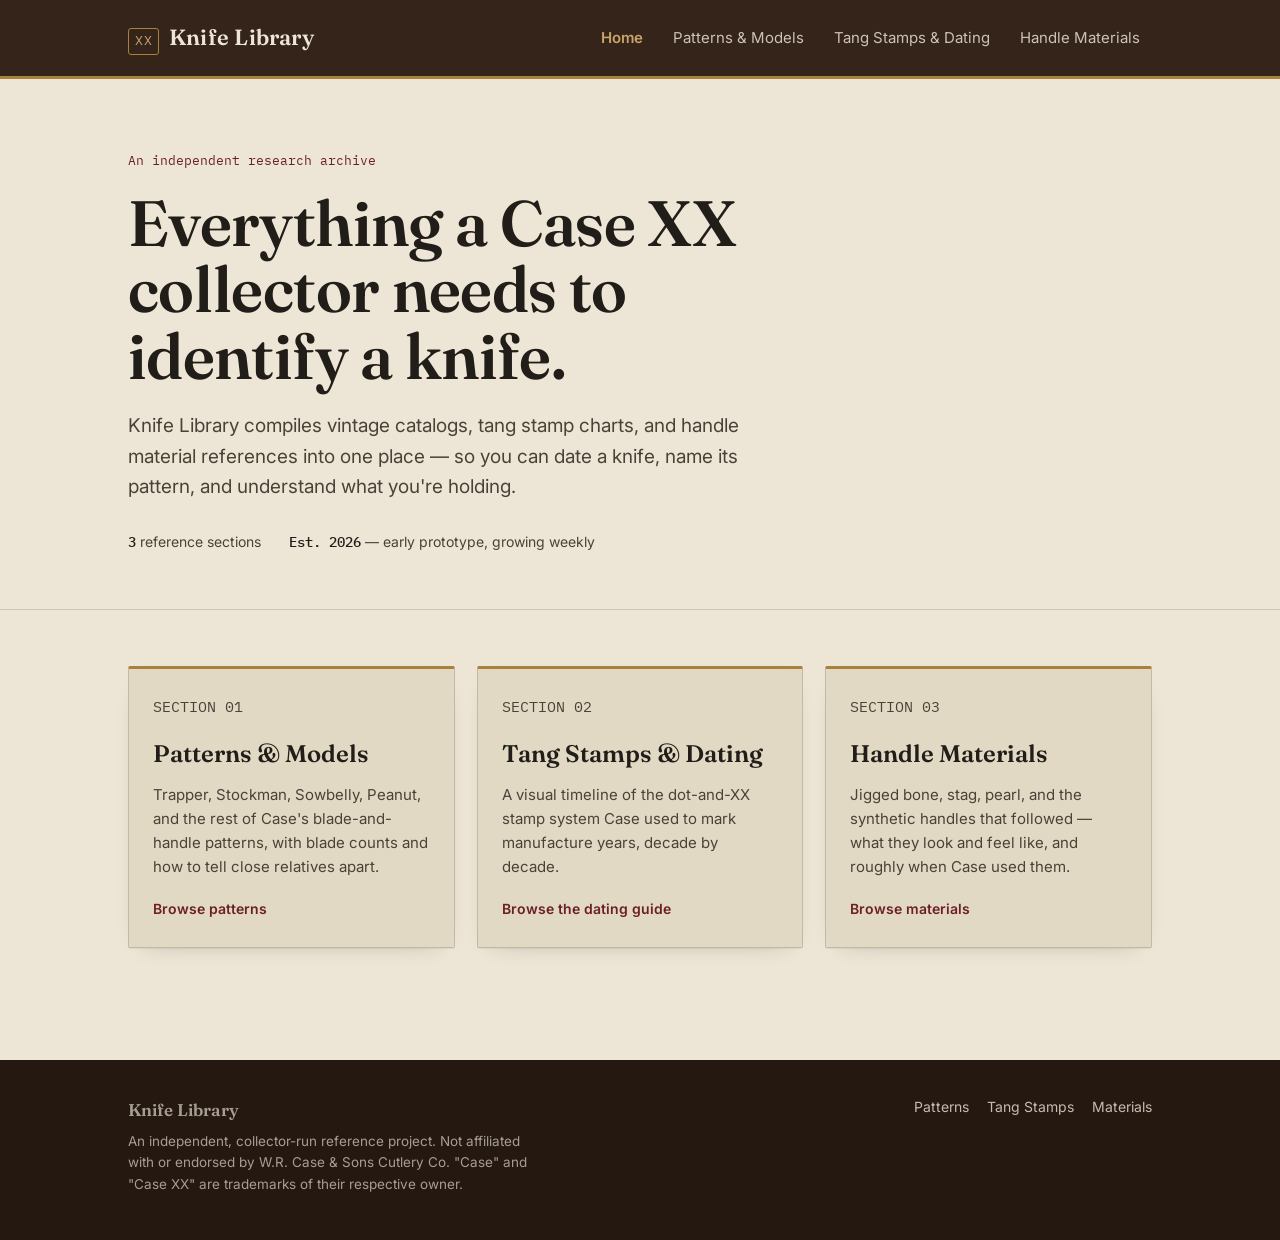
==== index.html @ 0e7e9358 "Add files via upload" ====
<!doctype html>
<html lang="en">
<head>
  <meta charset="utf-8" />
  <meta name="viewport" content="width=device-width, initial-scale=1" />
  <title>Knife Library — A research archive for Case XX collectors</title>
  <meta name="description" content="An independent reference archive for Case XX pocketknife collectors: patterns and models, tang stamp dating, and handle materials." />
  <link rel="preconnect" href="https://fonts.googleapis.com">
  <link rel="preconnect" href="https://fonts.gstatic.com" crossorigin>
  <link href="https://fonts.googleapis.com/css2?family=Fraunces:opsz,wght@9..144,500;9..144,600;9..144,700&family=Inter:wght@400;500;600&family=IBM+Plex+Mono:wght@400;500&display=swap" rel="stylesheet">
  <link rel="stylesheet" href="styles.css" />
</head>
<body>

  <header class="site-header">
    <div class="wrap">
      <a class="brand" href="/">
        <span class="brand-mark">XX</span>
        <span class="brand-name">Knife Library</span>
      </a>
      <nav class="main-nav">
        <a href="/" aria-current="page">Home</a>
        <a href="/patterns.html">Patterns &amp; Models</a>
        <a href="/tang-stamps.html">Tang Stamps &amp; Dating</a>
        <a href="/materials.html">Handle Materials</a>
      </nav>
    </div>
  </header>

  <section class="hero">
    <div class="wrap">
      <p class="hero-eyebrow">An independent research archive</p>
      <h1>Everything a Case XX collector needs to identify a knife.</h1>
      <p class="lede">Knife Library compiles vintage catalogs, tang stamp charts, and handle material references into one place — so you can date a knife, name its pattern, and understand what you're holding.</p>
      <div class="hero-meta">
        <span><strong>3</strong> reference sections</span>
        <span><strong>Est. 2026</strong> — early prototype, growing weekly</span>
      </div>
    </div>
  </section>

  <section class="drawers-section">
    <div class="wrap drawers">
      <a class="drawer" href="/patterns.html">
        <p class="drawer-label">SECTION 01</p>
        <h2>Patterns &amp; Models</h2>
        <p>Trapper, Stockman, Sowbelly, Peanut, and the rest of Case's blade-and-handle patterns, with blade counts and how to tell close relatives apart.</p>
        <span class="drawer-cta">Browse patterns</span>
      </a>
      <a class="drawer" href="/tang-stamps.html">
        <p class="drawer-label">SECTION 02</p>
        <h2>Tang Stamps &amp; Dating</h2>
        <p>A visual timeline of the dot-and-XX stamp system Case used to mark manufacture years, decade by decade.</p>
        <span class="drawer-cta">Browse the dating guide</span>
      </a>
      <a class="drawer" href="/materials.html">
        <p class="drawer-label">SECTION 03</p>
        <h2>Handle Materials</h2>
        <p>Jigged bone, stag, pearl, and the synthetic handles that followed — what they look and feel like, and roughly when Case used them.</p>
        <span class="drawer-cta">Browse materials</span>
      </a>
    </div>
  </section>

  <footer class="site-footer">
    <div class="wrap">
      <div>
        <p class="foot-brand">Knife Library</p>
        <p>An independent, collector-run reference project. Not affiliated with or endorsed by W.R. Case &amp; Sons Cutlery Co. "Case" and "Case XX" are trademarks of their respective owner.</p>
      </div>
      <nav>
        <a href="/patterns.html">Patterns</a>
        <a href="/tang-stamps.html">Tang Stamps</a>
        <a href="/materials.html">Materials</a>
      </nav>
    </div>
  </footer>

</body>
</html>
---- styles.css ----
/* ============================================================
   Knife Library — shared stylesheet
   A card-catalog / archive aesthetic for Case XX collectors.
   ============================================================ */

:root {
  --paper: #EDE6D6;
  --paper-dim: #E2D9C4;
  --ink: #211D18;
  --ink-soft: #4A4237;
  --oxblood: #6B1F26;
  --oxblood-dark: #551419;
  --brass: #A8813C;
  --brass-light: #C9A46A;
  --walnut: #35241A;
  --walnut-dark: #241811;
  --olive: #5C6047;
  --line: rgba(33, 29, 24, 0.16);
  --line-strong: rgba(33, 29, 24, 0.35);
  --shadow-card: 0 1px 0 rgba(33,29,24,0.06), 0 8px 24px -18px rgba(33,29,24,0.4);

  --font-display: 'Fraunces', Georgia, serif;
  --font-body: 'Inter', -apple-system, BlinkMacSystemFont, 'Segoe UI', sans-serif;
  --font-mono: 'IBM Plex Mono', 'SFMono-Regular', Consolas, monospace;
}

@media (prefers-color-scheme: dark) {
  :root:not([data-theme="light"]) {
    --paper: #1B1712;
    --paper-dim: #221C15;
    --ink: #EFE7D8;
    --ink-soft: #C8BCA6;
    --oxblood: #C24C4F;
    --oxblood-dark: #9C3A3D;
    --brass: #D2A85E;
    --brass-light: #E4C787;
    --walnut: #120C08;
    --walnut-dark: #0A0705;
    --olive: #8B9270;
    --line: rgba(239, 231, 216, 0.14);
    --line-strong: rgba(239, 231, 216, 0.3);
    --shadow-card: 0 1px 0 rgba(0,0,0,0.4), 0 8px 24px -18px rgba(0,0,0,0.7);
  }
}

:root[data-theme="dark"] {
  --paper: #1B1712;
  --paper-dim: #221C15;
  --ink: #EFE7D8;
  --ink-soft: #C8BCA6;
  --oxblood: #C24C4F;
  --oxblood-dark: #9C3A3D;
  --brass: #D2A85E;
  --brass-light: #E4C787;
  --walnut: #120C08;
  --walnut-dark: #0A0705;
  --olive: #8B9270;
  --line: rgba(239, 231, 216, 0.14);
  --line-strong: rgba(239, 231, 216, 0.3);
  --shadow-card: 0 1px 0 rgba(0,0,0,0.4), 0 8px 24px -18px rgba(0,0,0,0.7);
}

* { box-sizing: border-box; }

html { -webkit-text-size-adjust: 100%; }

body {
  margin: 0;
  background: var(--paper);
  color: var(--ink);
  font-family: var(--font-body);
  font-size: 17px;
  line-height: 1.6;
  -webkit-font-smoothing: antialiased;
}

img { max-width: 100%; display: block; }

a { color: inherit; }

.wrap {
  max-width: 1080px;
  margin: 0 auto;
  padding: 0 28px;
}

/* ---------- Header ---------- */

.site-header {
  background: var(--walnut);
  color: var(--paper);
  border-bottom: 3px solid var(--brass);
}

.site-header .wrap {
  display: flex;
  align-items: center;
  justify-content: space-between;
  padding-top: 18px;
  padding-bottom: 18px;
  gap: 24px;
  flex-wrap: wrap;
}

.brand {
  display: flex;
  align-items: baseline;
  gap: 10px;
  text-decoration: none;
  color: var(--paper);
}

.brand-mark {
  font-family: var(--font-mono);
  font-size: 13px;
  letter-spacing: 0.04em;
  color: var(--brass-light);
  border: 1px solid var(--brass);
  border-radius: 3px;
  padding: 2px 6px;
}

.brand-name {
  font-family: var(--font-display);
  font-size: 22px;
  font-weight: 600;
  letter-spacing: 0.01em;
}

.main-nav {
  display: flex;
  gap: 6px;
  flex-wrap: wrap;
}

.main-nav a {
  text-decoration: none;
  color: var(--paper);
  font-size: 15px;
  padding: 8px 12px;
  border-radius: 3px;
  opacity: 0.82;
  transition: opacity 0.15s ease, background 0.15s ease;
}

.main-nav a:hover,
.main-nav a:focus-visible {
  opacity: 1;
  background: rgba(201, 164, 106, 0.16);
}

.main-nav a[aria-current="page"] {
  opacity: 1;
  color: var(--brass-light);
  font-weight: 600;
}

/* ---------- Hero ---------- */

.hero {
  padding: 72px 0 56px;
  border-bottom: 1px solid var(--line);
}

.hero-eyebrow {
  font-family: var(--font-mono);
  font-size: 13px;
  color: var(--oxblood);
  margin: 0 0 18px;
}

.hero h1 {
  font-family: var(--font-display);
  font-size: clamp(38px, 5.5vw, 64px);
  line-height: 1.04;
  font-weight: 600;
  margin: 0 0 22px;
  max-width: 15ch;
  letter-spacing: -0.01em;
}

.hero p.lede {
  font-size: 19px;
  color: var(--ink-soft);
  max-width: 56ch;
  margin: 0 0 0;
}

.hero-meta {
  margin-top: 28px;
  display: flex;
  gap: 28px;
  flex-wrap: wrap;
  font-size: 14px;
  color: var(--ink-soft);
}

.hero-meta strong {
  color: var(--ink);
  font-family: var(--font-mono);
  font-weight: 500;
}

/* ---------- Drawers (home page section cards) ---------- */

.drawers-section {
  padding: 56px 0 72px;
}

.drawers {
  display: grid;
  grid-template-columns: repeat(3, 1fr);
  gap: 22px;
}

@media (max-width: 820px) {
  .drawers { grid-template-columns: 1fr; }
}

.drawer {
  position: relative;
  background: var(--paper-dim);
  border: 1px solid var(--line);
  border-top: 3px solid var(--brass);
  border-radius: 2px;
  padding: 26px 24px 24px;
  text-decoration: none;
  color: var(--ink);
  box-shadow: var(--shadow-card);
  transition: transform 0.15s ease, box-shadow 0.15s ease;
}

.drawer:hover,
.drawer:focus-visible {
  transform: translateY(-3px);
  box-shadow: 0 1px 0 rgba(33,29,24,0.08), 0 16px 30px -18px rgba(33,29,24,0.5);
}

.drawer-label {
  font-family: var(--font-mono);
  font-size: 12px;
  color: var(--oxblood);
  margin: 0 0 12px;
}

.drawer h2 {
  font-family: var(--font-display);
  font-size: 24px;
  font-weight: 600;
  margin: 0 0 10px;
}

.drawer p {
  font-size: 15px;
  color: var(--ink-soft);
  margin: 0 0 16px;
}

.drawer-cta {
  font-size: 14px;
  font-weight: 600;
  color: var(--oxblood);
}

/* ---------- Section headers on interior pages ---------- */

.page-head {
  padding: 52px 0 36px;
  border-bottom: 1px solid var(--line);
}

.page-head .hero-eyebrow { margin-bottom: 14px; }

.page-head h1 {
  font-family: var(--font-display);
  font-size: clamp(32px, 4.5vw, 46px);
  font-weight: 600;
  margin: 0 0 16px;
  letter-spacing: -0.01em;
}

.page-head p.lede {
  font-size: 17px;
  color: var(--ink-soft);
  max-width: 62ch;
  margin: 0;
}

/* ---------- Generic content sections ---------- */

.section {
  padding: 48px 0;
  border-bottom: 1px solid var(--line);
}

.section:last-of-type { border-bottom: none; }

.section-head {
  display: flex;
  align-items: baseline;
  justify-content: space-between;
  gap: 16px;
  margin-bottom: 28px;
  flex-wrap: wrap;
}

.section-head h2 {
  font-family: var(--font-display);
  font-size: 28px;
  font-weight: 600;
  margin: 0;
}

.section-note {
  font-size: 14px;
  color: var(--ink-soft);
  font-family: var(--font-mono);
}

/* ---------- Pattern cards ---------- */

.pattern-grid {
  display: grid;
  grid-template-columns: repeat(auto-fill, minmax(260px, 1fr));
  gap: 20px;
}

.pattern-card {
  border: 1px solid var(--line);
  background: var(--paper-dim);
  border-radius: 2px;
  padding: 20px;
}

.pattern-card .blade-count {
  font-family: var(--font-mono);
  font-size: 12px;
  color: var(--brass);
  background: rgba(168, 129, 60, 0.12);
  border: 1px solid rgba(168, 129, 60, 0.35);
  display: inline-block;
  padding: 2px 8px;
  border-radius: 2px;
  margin-bottom: 12px;
}

.pattern-card h3 {
  font-family: var(--font-display);
  font-size: 20px;
  margin: 0 0 8px;
  font-weight: 600;
}

.pattern-card p {
  font-size: 14.5px;
  color: var(--ink-soft);
  margin: 0 0 10px;
}

.pattern-card .also-known {
  font-size: 13px;
  color: var(--ink-soft);
  border-top: 1px dashed var(--line-strong);
  padding-top: 10px;
  margin-top: 10px;
}

.pattern-card .also-known strong { color: var(--ink); font-weight: 600; }

/* ---------- Tang stamp timeline ---------- */

.stamp-timeline {
  display: flex;
  flex-direction: column;
  gap: 0;
}

.stamp-row {
  display: grid;
  grid-template-columns: 160px 1fr;
  gap: 24px;
  padding: 22px 0;
  border-top: 1px solid var(--line);
  align-items: start;
}

.stamp-row:first-child { border-top: none; }

@media (max-width: 640px) {
  .stamp-row { grid-template-columns: 1fr; gap: 10px; }
}

.stamp-years {
  font-family: var(--font-mono);
  font-size: 15px;
  color: var(--oxblood);
  font-weight: 500;
  padding-top: 2px;
}

.stamp-mark {
  display: inline-flex;
  align-items: center;
  justify-content: center;
  font-family: var(--font-mono);
  font-size: 13px;
  letter-spacing: 0.04em;
  background: var(--walnut);
  color: var(--brass-light);
  border-radius: 3px;
  padding: 6px 10px;
  margin-bottom: 10px;
}

.stamp-detail h3 {
  font-family: var(--font-display);
  font-size: 19px;
  margin: 0 0 6px;
  font-weight: 600;
}

.stamp-detail p {
  font-size: 15px;
  color: var(--ink-soft);
  margin: 0;
  max-width: 62ch;
}

.stamp-note {
  margin-top: 40px;
  background: rgba(168, 129, 60, 0.1);
  border: 1px solid rgba(168, 129, 60, 0.3);
  border-radius: 2px;
  padding: 18px 20px;
  font-size: 14.5px;
  color: var(--ink-soft);
}

.stamp-note strong { color: var(--ink); }

/* ---------- Materials swatches ---------- */

.material-grid {
  display: grid;
  grid-template-columns: repeat(auto-fill, minmax(240px, 1fr));
  gap: 20px;
}

.material-card {
  border: 1px solid var(--line);
  border-radius: 2px;
  overflow: hidden;
  background: var(--paper-dim);
}

.material-swatch {
  height: 84px;
  border-bottom: 1px solid var(--line);
}

.material-body { padding: 16px 18px 18px; }

.material-body h3 {
  font-family: var(--font-display);
  font-size: 18px;
  margin: 0 0 6px;
  font-weight: 600;
}

.material-body p {
  font-size: 14px;
  color: var(--ink-soft);
  margin: 0;
}

.material-era {
  font-family: var(--font-mono);
  font-size: 11.5px;
  color: var(--ink-soft);
  margin-top: 10px;
}

/* ---------- Footer ---------- */

.site-footer {
  background: var(--walnut-dark);
  color: var(--paper);
  margin-top: 40px;
}

.site-footer .wrap {
  padding: 36px 28px 44px;
  display: flex;
  justify-content: space-between;
  gap: 24px;
  flex-wrap: wrap;
}

.site-footer .foot-brand {
  font-family: var(--font-display);
  font-size: 17px;
  font-weight: 600;
  margin: 0 0 8px;
}

.site-footer p {
  font-size: 13.5px;
  color: rgba(237, 230, 214, 0.65);
  max-width: 46ch;
  margin: 0;
}

.site-footer nav {
  display: flex;
  gap: 18px;
  flex-wrap: wrap;
  align-self: start;
}

.site-footer nav a {
  color: rgba(237, 230, 214, 0.8);
  text-decoration: none;
  font-size: 14px;
}

.site-footer nav a:hover { color: var(--brass-light); }

/* ---------- Focus visibility ---------- */

a:focus-visible,
button:focus-visible {
  outline: 2px solid var(--brass);
  outline-offset: 2px;
}

@media (prefers-reduced-motion: reduce) {
  * { transition: none !important; animation: none !important; }
}
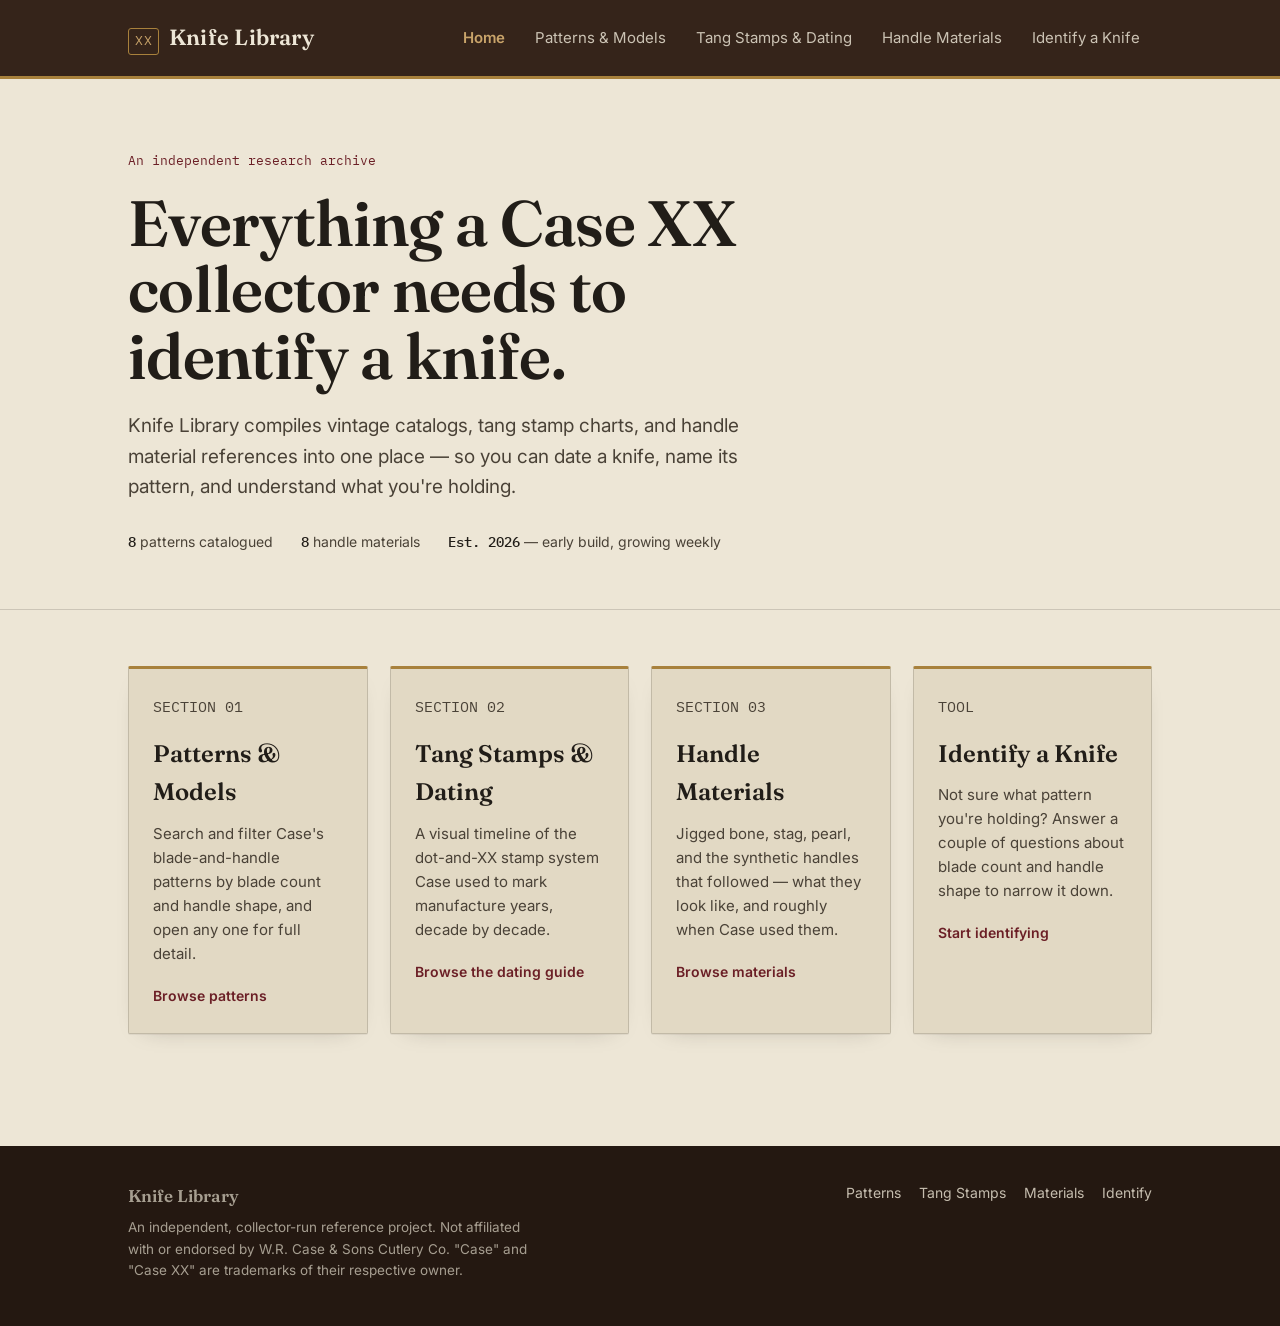
==== commit a83cff74: "Add files via upload" ====
--- a/index.html
+++ b/index.html
@@ -8,7 +8,7 @@
   <link rel="preconnect" href="https://fonts.googleapis.com">
   <link rel="preconnect" href="https://fonts.gstatic.com" crossorigin>
   <link href="https://fonts.googleapis.com/css2?family=Fraunces:opsz,wght@9..144,500;9..144,600;9..144,700&family=Inter:wght@400;500;600&family=IBM+Plex+Mono:wght@400;500&display=swap" rel="stylesheet">
-  <link rel="stylesheet" href="styles.css" />
+  <link rel="stylesheet" href="/styles.css" />
 </head>
 <body>
 
@@ -23,6 +23,7 @@
         <a href="/patterns.html">Patterns &amp; Models</a>
         <a href="/tang-stamps.html">Tang Stamps &amp; Dating</a>
         <a href="/materials.html">Handle Materials</a>
+        <a href="/identify.html">Identify a Knife</a>
       </nav>
     </div>
   </header>
@@ -33,8 +34,9 @@
       <h1>Everything a Case XX collector needs to identify a knife.</h1>
       <p class="lede">Knife Library compiles vintage catalogs, tang stamp charts, and handle material references into one place — so you can date a knife, name its pattern, and understand what you're holding.</p>
       <div class="hero-meta">
-        <span><strong>3</strong> reference sections</span>
-        <span><strong>Est. 2026</strong> — early prototype, growing weekly</span>
+        <span><strong>8</strong> patterns catalogued</span>
+        <span><strong>8</strong> handle materials</span>
+        <span><strong>Est. 2026</strong> — early build, growing weekly</span>
       </div>
     </div>
   </section>
@@ -44,7 +46,7 @@
       <a class="drawer" href="/patterns.html">
         <p class="drawer-label">SECTION 01</p>
         <h2>Patterns &amp; Models</h2>
-        <p>Trapper, Stockman, Sowbelly, Peanut, and the rest of Case's blade-and-handle patterns, with blade counts and how to tell close relatives apart.</p>
+        <p>Search and filter Case's blade-and-handle patterns by blade count and handle shape, and open any one for full detail.</p>
         <span class="drawer-cta">Browse patterns</span>
       </a>
       <a class="drawer" href="/tang-stamps.html">
@@ -56,8 +58,14 @@
       <a class="drawer" href="/materials.html">
         <p class="drawer-label">SECTION 03</p>
         <h2>Handle Materials</h2>
-        <p>Jigged bone, stag, pearl, and the synthetic handles that followed — what they look and feel like, and roughly when Case used them.</p>
+        <p>Jigged bone, stag, pearl, and the synthetic handles that followed — what they look like, and roughly when Case used them.</p>
         <span class="drawer-cta">Browse materials</span>
+      </a>
+      <a class="drawer" href="/identify.html">
+        <p class="drawer-label">TOOL</p>
+        <h2>Identify a Knife</h2>
+        <p>Not sure what pattern you're holding? Answer a couple of questions about blade count and handle shape to narrow it down.</p>
+        <span class="drawer-cta">Start identifying</span>
       </a>
     </div>
   </section>
@@ -72,6 +80,7 @@
         <a href="/patterns.html">Patterns</a>
         <a href="/tang-stamps.html">Tang Stamps</a>
         <a href="/materials.html">Materials</a>
+        <a href="/identify.html">Identify</a>
       </nav>
     </div>
   </footer>
--- a/styles.css
+++ b/styles.css
@@ -1,5 +1,5 @@
 /* ============================================================
-   Knife Library — shared stylesheet
+   Knife Library — global stylesheet
    A card-catalog / archive aesthetic for Case XX collectors.
    ============================================================ */
 
@@ -75,8 +75,8 @@
 }
 
 img { max-width: 100%; display: block; }
-
 a { color: inherit; }
+button { font-family: inherit; }
 
 .wrap {
   max-width: 1080px;
@@ -183,7 +183,7 @@
   font-size: 19px;
   color: var(--ink-soft);
   max-width: 56ch;
-  margin: 0 0 0;
+  margin: 0;
 }
 
 .hero-meta {
@@ -209,11 +209,11 @@
 
 .drawers {
   display: grid;
-  grid-template-columns: repeat(3, 1fr);
+  grid-template-columns: repeat(auto-fit, minmax(230px, 1fr));
   gap: 22px;
 }
 
-@media (max-width: 820px) {
+@media (max-width: 560px) {
   .drawers { grid-template-columns: 1fr; }
 }
 
@@ -228,6 +228,7 @@
   color: var(--ink);
   box-shadow: var(--shadow-card);
   transition: transform 0.15s ease, box-shadow 0.15s ease;
+  display: block;
 }
 
 .drawer:hover,
@@ -317,6 +318,66 @@
   font-family: var(--font-mono);
 }
 
+/* ---------- Search & filter bar ---------- */
+
+.toolbar {
+  display: flex;
+  gap: 14px;
+  flex-wrap: wrap;
+  align-items: center;
+  margin-bottom: 28px;
+  padding-bottom: 24px;
+  border-bottom: 1px solid var(--line);
+}
+
+.search-input {
+  flex: 1 1 240px;
+  font-family: var(--font-body);
+  font-size: 15px;
+  padding: 10px 14px;
+  border: 1px solid var(--line-strong);
+  border-radius: 2px;
+  background: var(--paper-dim);
+  color: var(--ink);
+}
+
+.search-input:focus-visible {
+  outline: 2px solid var(--brass);
+  outline-offset: 1px;
+}
+
+.filter-chips {
+  display: flex;
+  gap: 8px;
+  flex-wrap: wrap;
+}
+
+.chip {
+  font-family: var(--font-mono);
+  font-size: 13px;
+  padding: 7px 12px;
+  border: 1px solid var(--line-strong);
+  border-radius: 20px;
+  background: transparent;
+  color: var(--ink-soft);
+  cursor: pointer;
+  transition: background 0.15s ease, color 0.15s ease, border-color 0.15s ease;
+}
+
+.chip:hover { border-color: var(--brass); color: var(--ink); }
+
+.chip.active {
+  background: var(--walnut);
+  border-color: var(--walnut);
+  color: var(--brass-light);
+}
+
+.empty-state {
+  padding: 40px 0;
+  color: var(--ink-soft);
+  font-size: 15px;
+}
+
 /* ---------- Pattern cards ---------- */
 
 .pattern-grid {
@@ -330,9 +391,27 @@
   background: var(--paper-dim);
   border-radius: 2px;
   padding: 20px;
-}
-
-.pattern-card .blade-count {
+  text-decoration: none;
+  color: var(--ink);
+  display: block;
+  transition: transform 0.15s ease, box-shadow 0.15s ease, border-color 0.15s ease;
+}
+
+a.pattern-card:hover,
+a.pattern-card:focus-visible {
+  border-color: var(--brass);
+  transform: translateY(-2px);
+  box-shadow: var(--shadow-card);
+}
+
+.pattern-card .badge-row {
+  display: flex;
+  gap: 8px;
+  flex-wrap: wrap;
+  margin-bottom: 12px;
+}
+
+.badge {
   font-family: var(--font-mono);
   font-size: 12px;
   color: var(--brass);
@@ -341,7 +420,6 @@
   display: inline-block;
   padding: 2px 8px;
   border-radius: 2px;
-  margin-bottom: 12px;
 }
 
 .pattern-card h3 {
@@ -357,15 +435,99 @@
   margin: 0 0 10px;
 }
 
-.pattern-card .also-known {
+.pattern-card .card-link {
+  font-size: 13.5px;
+  font-weight: 600;
+  color: var(--oxblood);
+}
+
+/* ---------- Detail pages ---------- */
+
+.detail-head {
+  padding: 44px 0 32px;
+  border-bottom: 1px solid var(--line);
+}
+
+.back-link {
+  display: inline-block;
+  font-family: var(--font-mono);
   font-size: 13px;
   color: var(--ink-soft);
-  border-top: 1px dashed var(--line-strong);
-  padding-top: 10px;
-  margin-top: 10px;
-}
-
-.pattern-card .also-known strong { color: var(--ink); font-weight: 600; }
+  text-decoration: none;
+  margin-bottom: 20px;
+}
+
+.back-link:hover { color: var(--oxblood); }
+
+.detail-head h1 {
+  font-family: var(--font-display);
+  font-size: clamp(30px, 4.5vw, 42px);
+  font-weight: 600;
+  margin: 10px 0 16px;
+}
+
+.detail-photo-placeholder {
+  margin-top: 24px;
+  border: 1px dashed var(--line-strong);
+  border-radius: 2px;
+  padding: 32px 24px;
+  text-align: center;
+  color: var(--ink-soft);
+  font-size: 14px;
+  background: var(--paper-dim);
+}
+
+.detail-body {
+  padding: 40px 0 64px;
+  display: grid;
+  grid-template-columns: 2fr 1fr;
+  gap: 40px;
+}
+
+@media (max-width: 760px) {
+  .detail-body { grid-template-columns: 1fr; }
+}
+
+.detail-body h2 {
+  font-family: var(--font-display);
+  font-size: 22px;
+  font-weight: 600;
+  margin: 0 0 14px;
+}
+
+.detail-body p {
+  font-size: 16px;
+  color: var(--ink-soft);
+  margin: 0 0 16px;
+}
+
+.spec-list {
+  list-style: none;
+  margin: 0;
+  padding: 0;
+  border: 1px solid var(--line);
+  border-radius: 2px;
+  overflow: hidden;
+}
+
+.spec-list li {
+  display: flex;
+  justify-content: space-between;
+  gap: 12px;
+  padding: 12px 16px;
+  border-bottom: 1px solid var(--line);
+  font-size: 14px;
+  background: var(--paper-dim);
+}
+
+.spec-list li:last-child { border-bottom: none; }
+
+.spec-list .spec-label { color: var(--ink-soft); }
+.spec-list .spec-value {
+  font-family: var(--font-mono);
+  color: var(--ink);
+  text-align: right;
+}
 
 /* ---------- Tang stamp timeline ---------- */
 
@@ -437,6 +599,49 @@
 }
 
 .stamp-note strong { color: var(--ink); }
+.stamp-note a { color: var(--oxblood); text-decoration: underline; }
+
+/* ---------- Tang stamp year key ---------- */
+
+.year-key {
+  list-style: none;
+  margin: 18px 0 0;
+  padding: 14px 16px;
+  background: var(--paper);
+  border: 1px solid var(--line);
+  border-radius: 2px;
+  display: grid;
+  grid-template-columns: repeat(auto-fill, minmax(150px, 1fr));
+  gap: 4px 18px;
+}
+
+.year-key li {
+  display: flex;
+  align-items: baseline;
+  gap: 8px;
+  font-family: var(--font-mono);
+  font-size: 13px;
+  padding: 3px 0;
+}
+
+.yk-year {
+  color: var(--ink);
+  font-weight: 500;
+  min-width: 3.2em;
+}
+
+.dot-count {
+  color: var(--brass);
+  letter-spacing: 1px;
+  flex: 1;
+  overflow: hidden;
+  white-space: nowrap;
+}
+
+.yk-count {
+  color: var(--ink-soft);
+  font-size: 11.5px;
+}
 
 /* ---------- Materials swatches ---------- */
 
@@ -451,6 +656,17 @@
   border-radius: 2px;
   overflow: hidden;
   background: var(--paper-dim);
+  text-decoration: none;
+  color: var(--ink);
+  display: block;
+  transition: transform 0.15s ease, box-shadow 0.15s ease, border-color 0.15s ease;
+}
+
+a.material-card:hover,
+a.material-card:focus-visible {
+  border-color: var(--brass);
+  transform: translateY(-2px);
+  box-shadow: var(--shadow-card);
 }
 
 .material-swatch {
@@ -478,6 +694,86 @@
   font-size: 11.5px;
   color: var(--ink-soft);
   margin-top: 10px;
+}
+
+.sw-amber-bone { background: linear-gradient(135deg, #C98A3E, #8F5A22 40%, #6E421A); }
+.sw-red-bone { background: linear-gradient(135deg, #8E3A2E, #5E2019 45%, #451711); }
+.sw-chestnut-bone { background: linear-gradient(135deg, #6B4A2E, #4A3320 45%, #362514); }
+.sw-rogers-bone { background: linear-gradient(135deg, #4A3E33, #2C231C 50%, #1C1712); }
+.sw-stag { background: linear-gradient(135deg, #C9B18A, #A88958 40%, #7C6640); }
+.sw-pearl { background: linear-gradient(135deg, #F3EFE6, #DCD6C8 40%, #C7BEA9); }
+.sw-second-cut-stag { background: linear-gradient(135deg, #B7936A, #8C6B45 45%, #63492C); }
+.sw-delrin { background: linear-gradient(135deg, #2B2B2B, #161616 55%, #0B0B0B); }
+
+/* ---------- Identify tool ---------- */
+
+.identify-panel {
+  background: var(--paper-dim);
+  border: 1px solid var(--line);
+  border-radius: 2px;
+  padding: 28px;
+  margin-bottom: 36px;
+}
+
+.identify-field { margin-bottom: 22px; }
+.identify-field:last-child { margin-bottom: 0; }
+
+.identify-field legend {
+  font-family: var(--font-mono);
+  font-size: 13px;
+  color: var(--oxblood);
+  margin-bottom: 10px;
+  padding: 0;
+}
+
+.option-row {
+  display: flex;
+  gap: 8px;
+  flex-wrap: wrap;
+}
+
+.option-btn {
+  font-size: 14px;
+  padding: 8px 14px;
+  border: 1px solid var(--line-strong);
+  border-radius: 2px;
+  background: var(--paper);
+  color: var(--ink);
+  cursor: pointer;
+  transition: background 0.15s ease, color 0.15s ease, border-color 0.15s ease;
+}
+
+.option-btn:hover { border-color: var(--brass); }
+
+.option-btn.active {
+  background: var(--oxblood);
+  border-color: var(--oxblood);
+  color: var(--paper);
+}
+
+.reset-link {
+  background: none;
+  border: none;
+  color: var(--ink-soft);
+  font-size: 13px;
+  text-decoration: underline;
+  cursor: pointer;
+  padding: 0;
+  margin-top: 4px;
+}
+
+.identify-results h2 {
+  font-family: var(--font-display);
+  font-size: 22px;
+  font-weight: 600;
+  margin: 0 0 18px;
+}
+
+.match-count {
+  font-family: var(--font-mono);
+  font-size: 13px;
+  color: var(--ink-soft);
+  margin-bottom: 18px;
 }
 
 /* ---------- Footer ---------- */
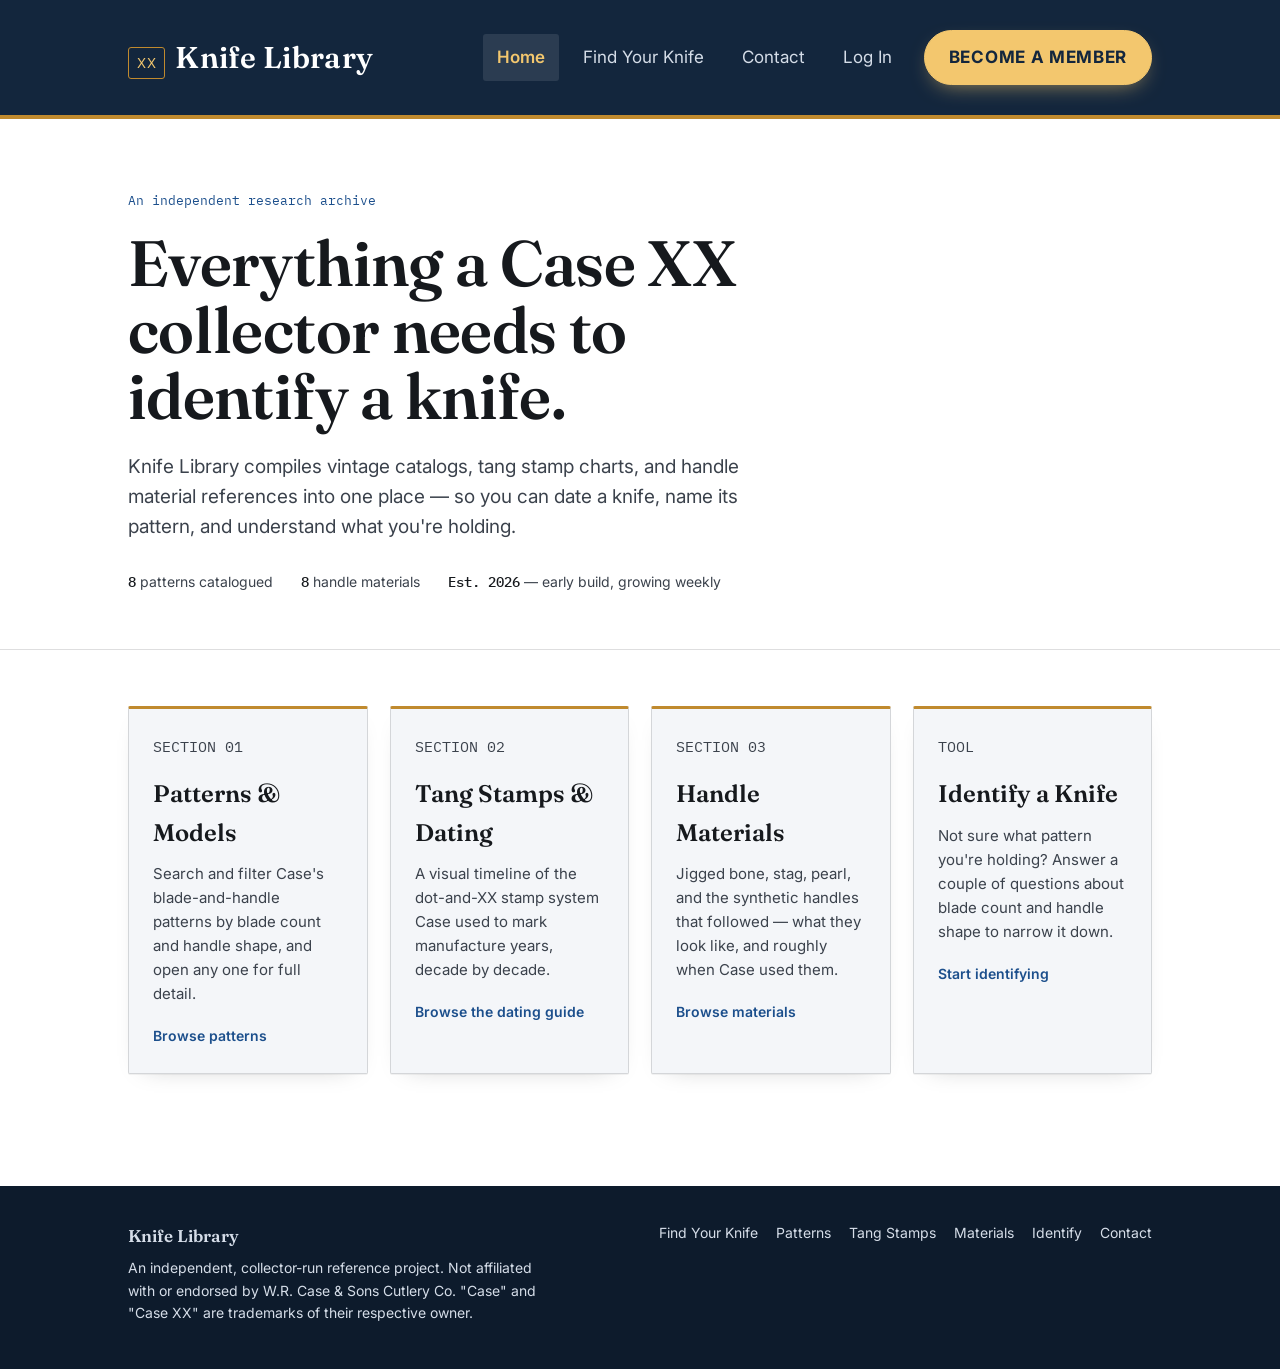
==== commit eba764d1: "Add files via upload" ====
--- a/index.html
+++ b/index.html
@@ -12,18 +12,18 @@
 </head>
 <body>
 
-  <header class="site-header">
+  <header class="site-header header-prominent">
     <div class="wrap">
       <a class="brand" href="/">
         <span class="brand-mark">XX</span>
         <span class="brand-name">Knife Library</span>
       </a>
-      <nav class="main-nav">
+      <nav class="main-nav" aria-label="Main">
         <a href="/" aria-current="page">Home</a>
-        <a href="/patterns.html">Patterns &amp; Models</a>
-        <a href="/tang-stamps.html">Tang Stamps &amp; Dating</a>
-        <a href="/materials.html">Handle Materials</a>
-        <a href="/identify.html">Identify a Knife</a>
+        <a href="/find.html">Find Your Knife</a>
+        <a href="/contact.html">Contact</a>
+        <a href="/login.html">Log In</a>
+        <a href="/join.html" class="nav-cta">BECOME A MEMBER</a>
       </nav>
     </div>
   </header>
@@ -76,11 +76,13 @@
         <p class="foot-brand">Knife Library</p>
         <p>An independent, collector-run reference project. Not affiliated with or endorsed by W.R. Case &amp; Sons Cutlery Co. "Case" and "Case XX" are trademarks of their respective owner.</p>
       </div>
-      <nav>
+      <nav aria-label="Reference">
+        <a href="/find.html">Find Your Knife</a>
         <a href="/patterns.html">Patterns</a>
         <a href="/tang-stamps.html">Tang Stamps</a>
         <a href="/materials.html">Materials</a>
         <a href="/identify.html">Identify</a>
+        <a href="/contact.html">Contact</a>
       </nav>
     </div>
   </footer>
--- a/styles.css
+++ b/styles.css
@@ -1,23 +1,28 @@
 /* ============================================================
    Knife Library — global stylesheet
-   A card-catalog / archive aesthetic for Case XX collectors.
+   High-contrast reference theme: white pages, near-black text, navy accents.
    ============================================================ */
 
 :root {
-  --paper: #EDE6D6;
-  --paper-dim: #E2D9C4;
-  --ink: #211D18;
-  --ink-soft: #4A4237;
-  --oxblood: #6B1F26;
-  --oxblood-dark: #551419;
-  --brass: #A8813C;
-  --brass-light: #C9A46A;
-  --walnut: #35241A;
-  --walnut-dark: #241811;
-  --olive: #5C6047;
-  --line: rgba(33, 29, 24, 0.16);
-  --line-strong: rgba(33, 29, 24, 0.35);
-  --shadow-card: 0 1px 0 rgba(33,29,24,0.06), 0 8px 24px -18px rgba(33,29,24,0.4);
+  --paper: #FFFFFF;
+  --paper-dim: #F4F6F9;
+  --ink: #16191D;
+  --ink-soft: #3B424C;
+  --oxblood: #1C4F8C;
+  --oxblood-dark: #153C6C;
+  --brass: #C08A2E;
+  --brass-light: #F3C76E;
+  --walnut: #13263D;
+  --walnut-dark: #0D1B2C;
+  --olive: #3E5C46;
+  --tint: #E8EFF8;
+  --tint-border: #B9CBE3;
+  --on-dark: #FFFFFF;
+  --on-dark-soft: #D5DDE8;
+  --line: rgba(22, 25, 29, 0.14);
+  --line-strong: rgba(22, 25, 29, 0.34);
+  --shadow-card: 0 1px 0 rgba(22,25,29,0.05), 0 8px 24px -18px rgba(22,25,29,0.35);
+  --shadow-hover: 0 1px 0 rgba(22,25,29,0.06), 0 16px 30px -18px rgba(22,25,29,0.45);
 
   --font-display: 'Fraunces', Georgia, serif;
   --font-body: 'Inter', -apple-system, BlinkMacSystemFont, 'Segoe UI', sans-serif;
@@ -26,38 +31,48 @@
 
 @media (prefers-color-scheme: dark) {
   :root:not([data-theme="light"]) {
-    --paper: #1B1712;
-    --paper-dim: #221C15;
-    --ink: #EFE7D8;
-    --ink-soft: #C8BCA6;
-    --oxblood: #C24C4F;
-    --oxblood-dark: #9C3A3D;
-    --brass: #D2A85E;
-    --brass-light: #E4C787;
-    --walnut: #120C08;
-    --walnut-dark: #0A0705;
-    --olive: #8B9270;
-    --line: rgba(239, 231, 216, 0.14);
-    --line-strong: rgba(239, 231, 216, 0.3);
+    --paper: #121417;
+    --paper-dim: #1C2026;
+    --ink: #F2F4F7;
+    --ink-soft: #C9D0D9;
+    --oxblood: #8DB8F5;
+    --oxblood-dark: #6E9FE6;
+    --brass: #E3B65C;
+    --brass-light: #F3C76E;
+    --walnut: #0A1522;
+    --walnut-dark: #060E18;
+    --olive: #9DBBA3;
+    --tint: #1D2A3B;
+    --tint-border: #34506F;
+    --on-dark: #FFFFFF;
+    --on-dark-soft: #C9D3DF;
+    --line: rgba(242, 244, 247, 0.14);
+    --line-strong: rgba(242, 244, 247, 0.32);
     --shadow-card: 0 1px 0 rgba(0,0,0,0.4), 0 8px 24px -18px rgba(0,0,0,0.7);
+    --shadow-hover: 0 1px 0 rgba(0,0,0,0.5), 0 16px 30px -18px rgba(0,0,0,0.8);
   }
 }
 
 :root[data-theme="dark"] {
-  --paper: #1B1712;
-  --paper-dim: #221C15;
-  --ink: #EFE7D8;
-  --ink-soft: #C8BCA6;
-  --oxblood: #C24C4F;
-  --oxblood-dark: #9C3A3D;
-  --brass: #D2A85E;
-  --brass-light: #E4C787;
-  --walnut: #120C08;
-  --walnut-dark: #0A0705;
-  --olive: #8B9270;
-  --line: rgba(239, 231, 216, 0.14);
-  --line-strong: rgba(239, 231, 216, 0.3);
+  --paper: #121417;
+  --paper-dim: #1C2026;
+  --ink: #F2F4F7;
+  --ink-soft: #C9D0D9;
+  --oxblood: #8DB8F5;
+  --oxblood-dark: #6E9FE6;
+  --brass: #E3B65C;
+  --brass-light: #F3C76E;
+  --walnut: #0A1522;
+  --walnut-dark: #060E18;
+  --olive: #9DBBA3;
+  --tint: #1D2A3B;
+  --tint-border: #34506F;
+  --on-dark: #FFFFFF;
+  --on-dark-soft: #C9D3DF;
+  --line: rgba(242, 244, 247, 0.14);
+  --line-strong: rgba(242, 244, 247, 0.32);
   --shadow-card: 0 1px 0 rgba(0,0,0,0.4), 0 8px 24px -18px rgba(0,0,0,0.7);
+  --shadow-hover: 0 1px 0 rgba(0,0,0,0.5), 0 16px 30px -18px rgba(0,0,0,0.8);
 }
 
 * { box-sizing: border-box; }
@@ -88,7 +103,7 @@
 
 .site-header {
   background: var(--walnut);
-  color: var(--paper);
+  color: var(--on-dark);
   border-bottom: 3px solid var(--brass);
 }
 
@@ -107,7 +122,7 @@
   align-items: baseline;
   gap: 10px;
   text-decoration: none;
-  color: var(--paper);
+  color: var(--on-dark);
 }
 
 .brand-mark {
@@ -135,22 +150,21 @@
 
 .main-nav a {
   text-decoration: none;
-  color: var(--paper);
+  color: var(--on-dark-soft);
   font-size: 15px;
   padding: 8px 12px;
   border-radius: 3px;
-  opacity: 0.82;
   transition: opacity 0.15s ease, background 0.15s ease;
 }
 
 .main-nav a:hover,
 .main-nav a:focus-visible {
-  opacity: 1;
-  background: rgba(201, 164, 106, 0.16);
+  color: var(--on-dark);
+  background: rgba(255, 255, 255, 0.12);
 }
 
 .main-nav a[aria-current="page"] {
-  opacity: 1;
+  background: rgba(255, 255, 255, 0.10);
   color: var(--brass-light);
   font-weight: 600;
 }
@@ -234,12 +248,12 @@
 .drawer:hover,
 .drawer:focus-visible {
   transform: translateY(-3px);
-  box-shadow: 0 1px 0 rgba(33,29,24,0.08), 0 16px 30px -18px rgba(33,29,24,0.5);
+  box-shadow: var(--shadow-hover);
 }
 
 .drawer-label {
   font-family: var(--font-mono);
-  font-size: 12px;
+  font-size: 13px;
   color: var(--oxblood);
   margin: 0 0 12px;
 }
@@ -337,12 +351,12 @@
   padding: 10px 14px;
   border: 1px solid var(--line-strong);
   border-radius: 2px;
-  background: var(--paper-dim);
+  background: var(--paper);
   color: var(--ink);
 }
 
 .search-input:focus-visible {
-  outline: 2px solid var(--brass);
+  outline: 2px solid var(--oxblood);
   outline-offset: 1px;
 }
 
@@ -359,12 +373,12 @@
   border: 1px solid var(--line-strong);
   border-radius: 20px;
   background: transparent;
-  color: var(--ink-soft);
+  color: var(--ink);
   cursor: pointer;
   transition: background 0.15s ease, color 0.15s ease, border-color 0.15s ease;
 }
 
-.chip:hover { border-color: var(--brass); color: var(--ink); }
+.chip:hover { border-color: var(--oxblood); color: var(--ink); }
 
 .chip.active {
   background: var(--walnut);
@@ -399,7 +413,7 @@
 
 a.pattern-card:hover,
 a.pattern-card:focus-visible {
-  border-color: var(--brass);
+  border-color: var(--oxblood);
   transform: translateY(-2px);
   box-shadow: var(--shadow-card);
 }
@@ -413,10 +427,10 @@
 
 .badge {
   font-family: var(--font-mono);
-  font-size: 12px;
-  color: var(--brass);
-  background: rgba(168, 129, 60, 0.12);
-  border: 1px solid rgba(168, 129, 60, 0.35);
+  font-size: 13px;
+  color: var(--oxblood);
+  background: var(--tint);
+  border: 1px solid var(--tint-border);
   display: inline-block;
   padding: 2px 8px;
   border-radius: 2px;
@@ -430,13 +444,13 @@
 }
 
 .pattern-card p {
-  font-size: 14.5px;
+  font-size: 15px;
   color: var(--ink-soft);
   margin: 0 0 10px;
 }
 
 .pattern-card .card-link {
-  font-size: 13.5px;
+  font-size: 14px;
   font-weight: 600;
   color: var(--oxblood);
 }
@@ -457,7 +471,7 @@
   margin-bottom: 20px;
 }
 
-.back-link:hover { color: var(--oxblood); }
+.back-link:hover { color: var(--oxblood); text-decoration: underline; }
 
 .detail-head h1 {
   font-family: var(--font-display);
@@ -478,7 +492,8 @@
 }
 
 .detail-body {
-  padding: 40px 0 64px;
+  padding-top: 40px;
+  padding-bottom: 64px;
   display: grid;
   grid-template-columns: 2fr 1fr;
   gap: 40px;
@@ -590,11 +605,12 @@
 
 .stamp-note {
   margin-top: 40px;
-  background: rgba(168, 129, 60, 0.1);
-  border: 1px solid rgba(168, 129, 60, 0.3);
+  background: var(--tint);
+  border: 1px solid var(--tint-border);
+  border-left: 4px solid var(--oxblood);
   border-radius: 2px;
   padding: 18px 20px;
-  font-size: 14.5px;
+  font-size: 15px;
   color: var(--ink-soft);
 }
 
@@ -631,7 +647,7 @@
 }
 
 .dot-count {
-  color: var(--brass);
+  color: var(--oxblood);
   letter-spacing: 1px;
   flex: 1;
   overflow: hidden;
@@ -640,7 +656,7 @@
 
 .yk-count {
   color: var(--ink-soft);
-  font-size: 11.5px;
+  font-size: 13px;
 }
 
 /* ---------- Materials swatches ---------- */
@@ -664,7 +680,7 @@
 
 a.material-card:hover,
 a.material-card:focus-visible {
-  border-color: var(--brass);
+  border-color: var(--oxblood);
   transform: translateY(-2px);
   box-shadow: var(--shadow-card);
 }
@@ -691,7 +707,7 @@
 
 .material-era {
   font-family: var(--font-mono);
-  font-size: 11.5px;
+  font-size: 13px;
   color: var(--ink-soft);
   margin-top: 10px;
 }
@@ -715,7 +731,7 @@
   margin-bottom: 36px;
 }
 
-.identify-field { margin-bottom: 22px; }
+.identify-field { margin: 0 0 22px; padding: 0; border: 0; min-width: 0; }
 .identify-field:last-child { margin-bottom: 0; }
 
 .identify-field legend {
@@ -743,12 +759,13 @@
   transition: background 0.15s ease, color 0.15s ease, border-color 0.15s ease;
 }
 
-.option-btn:hover { border-color: var(--brass); }
+.option-btn:hover { border-color: var(--oxblood); }
 
 .option-btn.active {
   background: var(--oxblood);
   border-color: var(--oxblood);
   color: var(--paper);
+  font-weight: 600;
 }
 
 .reset-link {
@@ -780,7 +797,7 @@
 
 .site-footer {
   background: var(--walnut-dark);
-  color: var(--paper);
+  color: var(--on-dark);
   margin-top: 40px;
 }
 
@@ -800,8 +817,8 @@
 }
 
 .site-footer p {
-  font-size: 13.5px;
-  color: rgba(237, 230, 214, 0.65);
+  font-size: 14px;
+  color: var(--on-dark-soft);
   max-width: 46ch;
   margin: 0;
 }
@@ -814,7 +831,7 @@
 }
 
 .site-footer nav a {
-  color: rgba(237, 230, 214, 0.8);
+  color: var(--on-dark-soft);
   text-decoration: none;
   font-size: 14px;
 }
@@ -825,10 +842,360 @@
 
 a:focus-visible,
 button:focus-visible {
-  outline: 2px solid var(--brass);
+  outline: 3px solid var(--brass);
   outline-offset: 2px;
 }
 
 @media (prefers-reduced-motion: reduce) {
   * { transition: none !important; animation: none !important; }
 }
+
+/* ---------- Header: compact on inner pages, prominent on the home page ---------- */
+
+.main-nav { align-items: center; }
+
+/* Compact header (every page except home) */
+.site-header .wrap { padding-top: 10px; padding-bottom: 10px; }
+.site-header .brand-name { font-size: 19px; }
+.site-header .main-nav a { font-size: 14px; padding: 7px 10px; }
+
+.main-nav a.nav-cta {
+  color: var(--brass-light);
+  border: 1.5px solid var(--brass-light);
+  font-weight: 700;
+  letter-spacing: 0.04em;
+  margin-left: 6px;
+  border-radius: 999px;
+  transition: background 0.15s ease, color 0.15s ease, transform 0.15s ease, box-shadow 0.15s ease;
+}
+
+.main-nav a.nav-cta:hover,
+.main-nav a.nav-cta:focus-visible,
+.main-nav a.nav-cta[aria-current="page"] {
+  color: var(--walnut);
+  background: var(--brass-light);
+}
+
+/* Prominent header (home page) */
+.header-prominent { border-bottom-width: 4px; }
+.header-prominent .wrap { padding-top: 30px; padding-bottom: 30px; }
+.header-prominent .brand-mark { font-size: 15px; padding: 3px 8px; }
+.header-prominent .brand-name { font-size: 30px; }
+.header-prominent .main-nav { gap: 10px; }
+.header-prominent .main-nav a { font-size: 17px; padding: 10px 14px; }
+
+.header-prominent .main-nav a.nav-cta {
+  color: var(--walnut);
+  background: var(--brass-light);
+  border-color: var(--brass-light);
+  font-size: 17px;
+  padding: 13px 24px;
+  margin-left: 8px;
+  box-shadow: 0 8px 22px -10px rgba(243, 199, 110, 0.75);
+}
+
+.header-prominent .main-nav a.nav-cta:hover,
+.header-prominent .main-nav a.nav-cta:focus-visible {
+  background: #FFD98A;
+  border-color: #FFD98A;
+  transform: translateY(-2px);
+  box-shadow: 0 12px 26px -10px rgba(243, 199, 110, 0.9);
+}
+
+@media (max-width: 700px) {
+  .site-header .wrap { justify-content: center; }
+  .main-nav { justify-content: center; }
+  .main-nav a.nav-cta { margin-left: 0; }
+  .header-prominent .wrap { padding-top: 20px; padding-bottom: 20px; }
+  .header-prominent .brand-name { font-size: 24px; }
+  .header-prominent .main-nav a { font-size: 16px; }
+}
+
+/* ---------- Find Your Knife ---------- */
+
+.search-section { padding-top: 40px; padding-bottom: 64px; }
+
+.search-panel {
+  background: var(--paper-dim);
+  border: 1px solid var(--line);
+  border-top: 4px solid var(--oxblood);
+  border-radius: 4px;
+  padding: 28px;
+  margin-bottom: 40px;
+}
+
+.search-group + .search-group {
+  margin-top: 24px;
+  padding-top: 24px;
+  border-top: 1px solid var(--line);
+}
+
+.search-group-title {
+  font-family: var(--font-display);
+  font-size: 20px;
+  font-weight: 600;
+  margin: 0 0 14px;
+}
+
+.search-fields {
+  display: grid;
+  grid-template-columns: repeat(auto-fit, minmax(220px, 1fr));
+  gap: 16px 20px;
+}
+
+.field { display: block; }
+
+.field-label {
+  display: block;
+  font-size: 15px;
+  font-weight: 600;
+  color: var(--ink);
+  margin-bottom: 6px;
+}
+
+.field-input {
+  width: 100%;
+  font-family: var(--font-body);
+  font-size: 17px;
+  padding: 12px 14px;
+  border: 1px solid var(--line-strong);
+  border-radius: 4px;
+  background: var(--paper);
+  color: var(--ink);
+  min-height: 48px;
+}
+
+.field-input::placeholder { color: var(--ink-soft); opacity: 0.75; }
+
+.field-input:focus-visible {
+  outline: 3px solid var(--oxblood);
+  outline-offset: 1px;
+  border-color: var(--oxblood);
+}
+
+select.field-input { cursor: pointer; }
+
+.search-actions {
+  display: flex;
+  align-items: center;
+  justify-content: space-between;
+  gap: 16px;
+  flex-wrap: wrap;
+  margin-top: 24px;
+  padding-top: 20px;
+  border-top: 1px solid var(--line);
+}
+
+.search-actions .match-count { margin: 0; font-size: 15px; color: var(--ink); }
+
+.reset-btn {
+  font-size: 15px;
+  font-weight: 600;
+  padding: 10px 16px;
+  border: 1px solid var(--line-strong);
+  border-radius: 4px;
+  background: var(--paper);
+  color: var(--ink);
+  cursor: pointer;
+}
+
+.reset-btn:hover { border-color: var(--oxblood); color: var(--oxblood); }
+
+.result-group { margin-bottom: 44px; }
+
+.result-head {
+  display: flex;
+  align-items: baseline;
+  justify-content: space-between;
+  gap: 12px;
+  flex-wrap: wrap;
+  margin-bottom: 18px;
+  padding-bottom: 10px;
+  border-bottom: 2px solid var(--ink);
+}
+
+.result-head h2 {
+  font-family: var(--font-display);
+  font-size: 26px;
+  font-weight: 600;
+  margin: 0;
+}
+
+.card-meta {
+  font-family: var(--font-mono);
+  font-size: 13px !important;
+  color: var(--ink-soft);
+}
+
+.stamp-results {
+  display: grid;
+  grid-template-columns: repeat(auto-fill, minmax(300px, 1fr));
+  gap: 20px;
+}
+
+.stamp-result {
+  display: block;
+  border: 1px solid var(--line);
+  background: var(--paper-dim);
+  border-radius: 2px;
+  padding: 20px;
+  text-decoration: none;
+  color: var(--ink);
+  transition: transform 0.15s ease, box-shadow 0.15s ease, border-color 0.15s ease;
+}
+
+.stamp-result:hover,
+.stamp-result:focus-visible {
+  border-color: var(--oxblood);
+  transform: translateY(-2px);
+  box-shadow: var(--shadow-card);
+}
+
+.stamp-result .stamp-years { display: block; margin-bottom: 10px; }
+.stamp-result h3 { font-family: var(--font-display); font-size: 19px; font-weight: 600; margin: 0 0 6px; }
+.stamp-result p { font-size: 15px; color: var(--ink-soft); margin: 0 0 10px; }
+.stamp-result .card-link { font-size: 14px; font-weight: 600; color: var(--oxblood); }
+
+.find-note { margin-top: 8px; }
+
+.browse-links { margin-top: 44px; }
+
+.browse-links h2 {
+  font-family: var(--font-display);
+  font-size: 22px;
+  font-weight: 600;
+  margin: 0 0 14px;
+}
+
+.browse-grid {
+  display: grid;
+  grid-template-columns: repeat(auto-fit, minmax(200px, 1fr));
+  gap: 12px;
+}
+
+.browse-grid a {
+  display: block;
+  padding: 14px 16px;
+  border: 1px solid var(--line-strong);
+  border-radius: 4px;
+  text-decoration: none;
+  font-weight: 600;
+  color: var(--oxblood);
+  background: var(--paper);
+}
+
+.browse-grid a::after { content: " →"; }
+.browse-grid a:hover { border-color: var(--oxblood); background: var(--tint); }
+
+/* ---------- Simple info pages (Contact, Log In) ---------- */
+
+.info-section { padding-top: 40px; padding-bottom: 72px; }
+
+.info-card {
+  background: var(--paper-dim);
+  border: 1px solid var(--line);
+  border-radius: 4px;
+  padding: 28px;
+  max-width: 640px;
+}
+
+.info-card h2 {
+  font-family: var(--font-display);
+  font-size: 24px;
+  font-weight: 600;
+  margin: 0 0 12px;
+}
+
+.info-card p { font-size: 17px; color: var(--ink-soft); margin: 0 0 14px; }
+.info-card p:last-child { margin-bottom: 0; }
+.info-card a:not(.cta-button) { color: var(--oxblood); font-weight: 600; }
+
+.cta-button {
+  display: inline-block;
+  background: var(--oxblood);
+  color: #FFFFFF;
+  font-weight: 700;
+  font-size: 16px;
+  padding: 12px 22px;
+  border-radius: 999px;
+  text-decoration: none;
+  transition: background 0.15s ease, transform 0.15s ease;
+}
+
+.cta-button:hover,
+.cta-button:focus-visible { background: var(--oxblood-dark); transform: translateY(-1px); }
+
+/* ---------- Become a Member ---------- */
+
+.join-hero {
+  background: var(--walnut);
+  color: var(--on-dark);
+  padding: 64px 0 56px;
+  border-bottom: 4px solid var(--brass-light);
+}
+
+.join-eyebrow {
+  font-family: var(--font-mono);
+  font-size: 14px;
+  color: var(--brass-light);
+  margin: 0 0 14px;
+}
+
+.join-hero h1 {
+  font-family: var(--font-display);
+  font-size: clamp(36px, 5vw, 56px);
+  font-weight: 600;
+  margin: 0 0 18px;
+  letter-spacing: -0.01em;
+}
+
+.join-lede {
+  font-size: 19px;
+  color: var(--on-dark-soft);
+  max-width: 60ch;
+  margin: 0 0 24px;
+}
+
+.join-status {
+  display: inline-block;
+  margin: 0;
+  background: var(--brass-light);
+  color: var(--walnut);
+  font-weight: 700;
+  letter-spacing: 0.03em;
+  padding: 8px 16px;
+  border-radius: 999px;
+}
+
+.join-subhead {
+  font-family: var(--font-display);
+  font-size: 28px;
+  font-weight: 600;
+  margin: 0 0 20px;
+}
+
+.benefit-list {
+  list-style: none;
+  margin: 0 0 36px;
+  padding: 0;
+  display: grid;
+  grid-template-columns: repeat(auto-fit, minmax(240px, 1fr));
+  gap: 18px;
+}
+
+.benefit-list li {
+  border: 1px solid var(--line);
+  border-top: 4px solid var(--brass);
+  background: var(--paper-dim);
+  border-radius: 4px;
+  padding: 20px;
+}
+
+.benefit-list strong {
+  display: block;
+  font-family: var(--font-display);
+  font-size: 19px;
+  margin-bottom: 6px;
+}
+
+.benefit-list span { font-size: 16px; color: var(--ink-soft); }
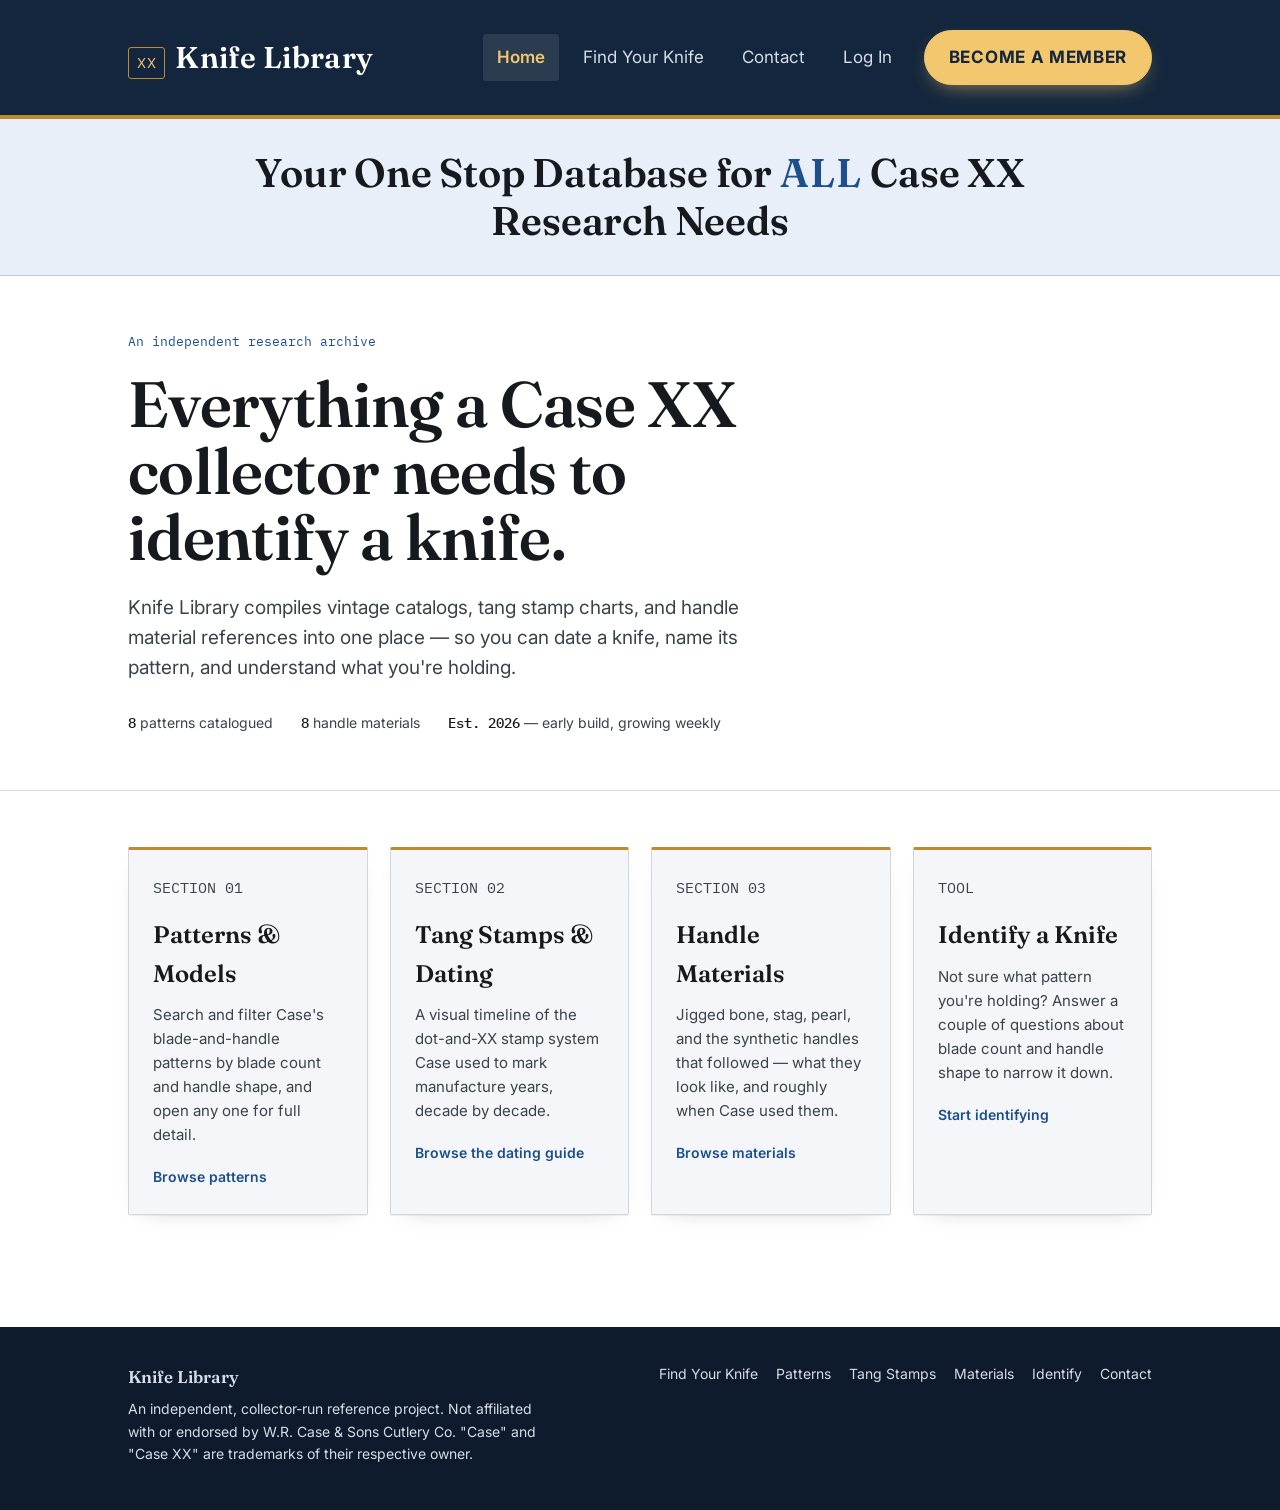
==== commit 27022102: "Add files via upload" ====
--- a/index.html
+++ b/index.html
@@ -27,6 +27,12 @@
       </nav>
     </div>
   </header>
+
+  <section class="tagline-band" aria-label="About Knife Library">
+    <div class="wrap">
+      <p class="tagline">Your One Stop Database for <span class="tagline-em">ALL</span> Case XX Research Needs</p>
+    </div>
+  </section>
 
   <section class="hero">
     <div class="wrap">
--- a/styles.css
+++ b/styles.css
@@ -1199,3 +1199,34 @@
 }
 
 .benefit-list span { font-size: 16px; color: var(--ink-soft); }
+
+/* ---------- Home page catchphrase band ---------- */
+
+.tagline-band {
+  background: var(--tint);
+  border-bottom: 1px solid var(--tint-border);
+  padding: 30px 0;
+  text-align: center;
+}
+
+.tagline {
+  font-family: var(--font-display);
+  font-size: clamp(24px, 3.4vw, 40px);
+  font-weight: 600;
+  line-height: 1.2;
+  letter-spacing: -0.005em;
+  color: var(--ink);
+  margin: 0 auto;
+  max-width: 30ch;
+}
+
+.tagline-em {
+  color: var(--oxblood);
+  letter-spacing: 0.03em;
+}
+
+.tagline-band + .hero { padding-top: 56px; }
+
+@media (max-width: 560px) {
+  .tagline-band { padding: 22px 0; }
+}
